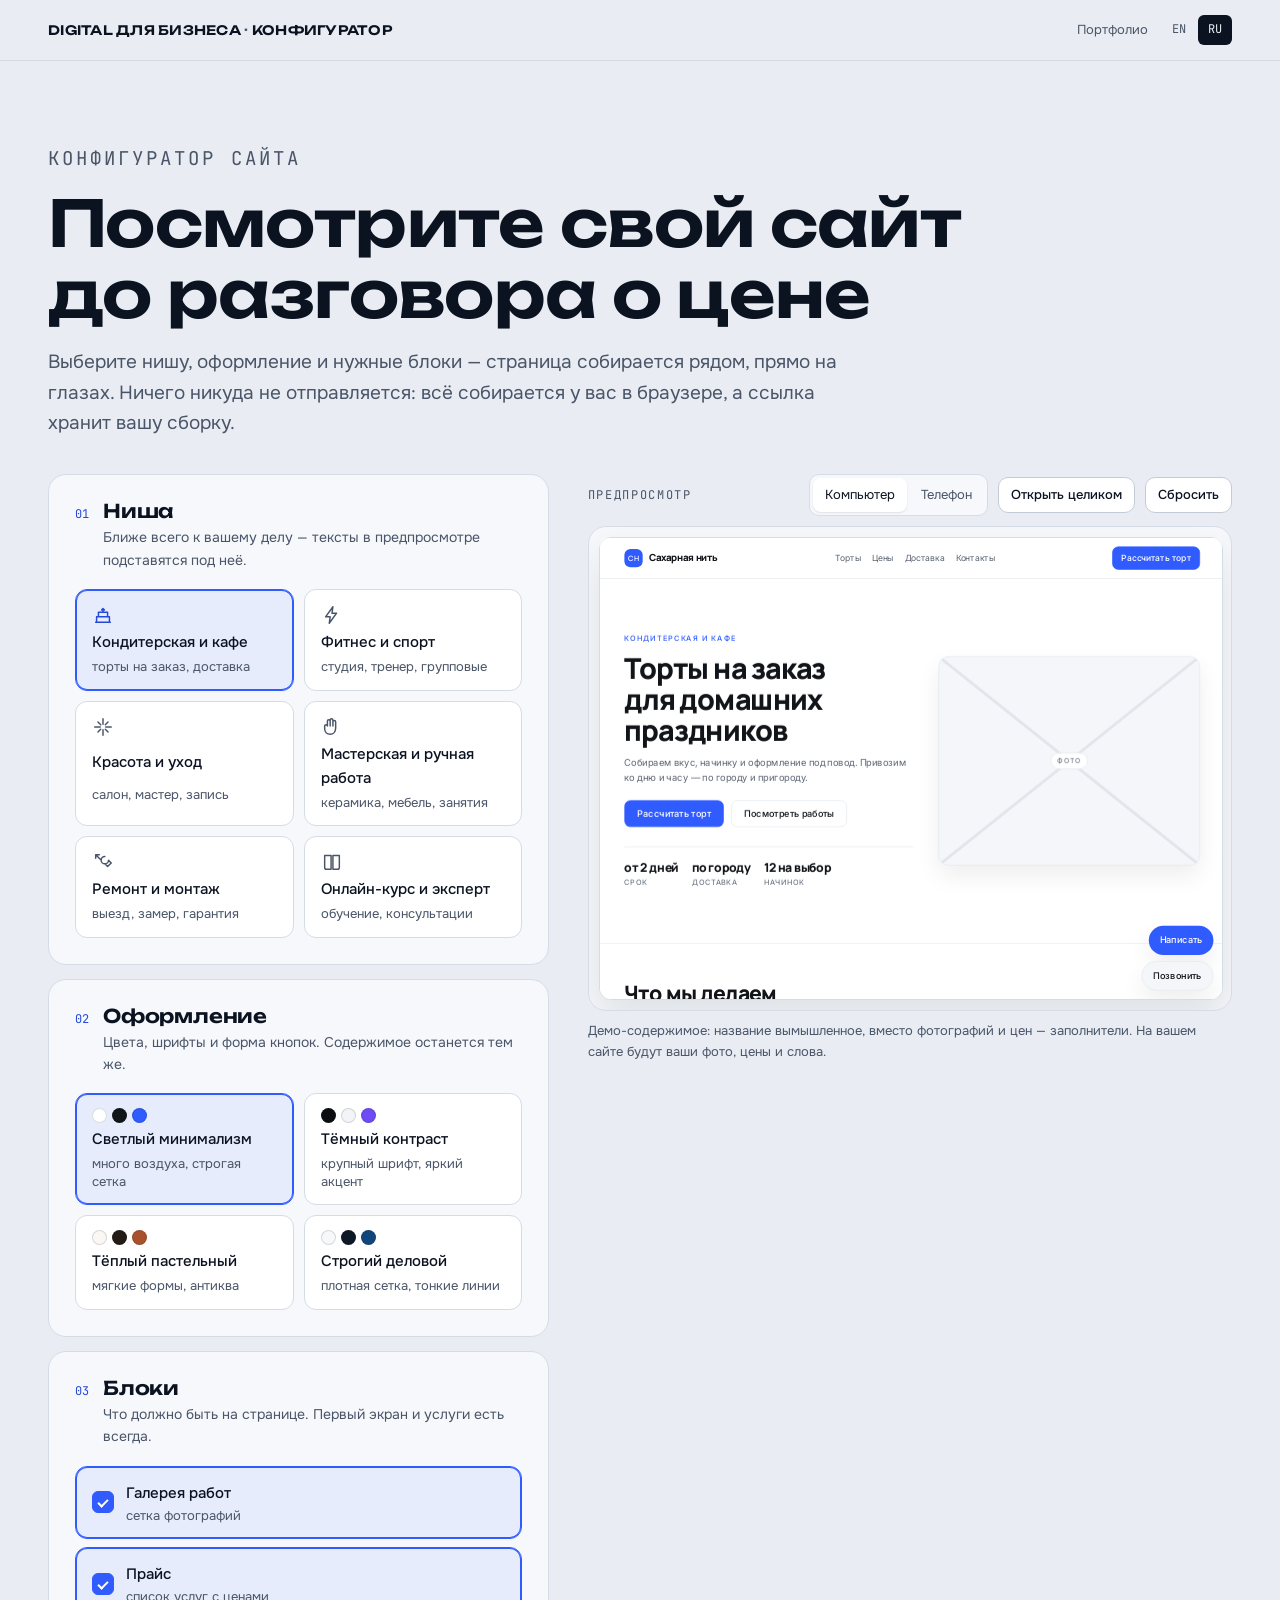
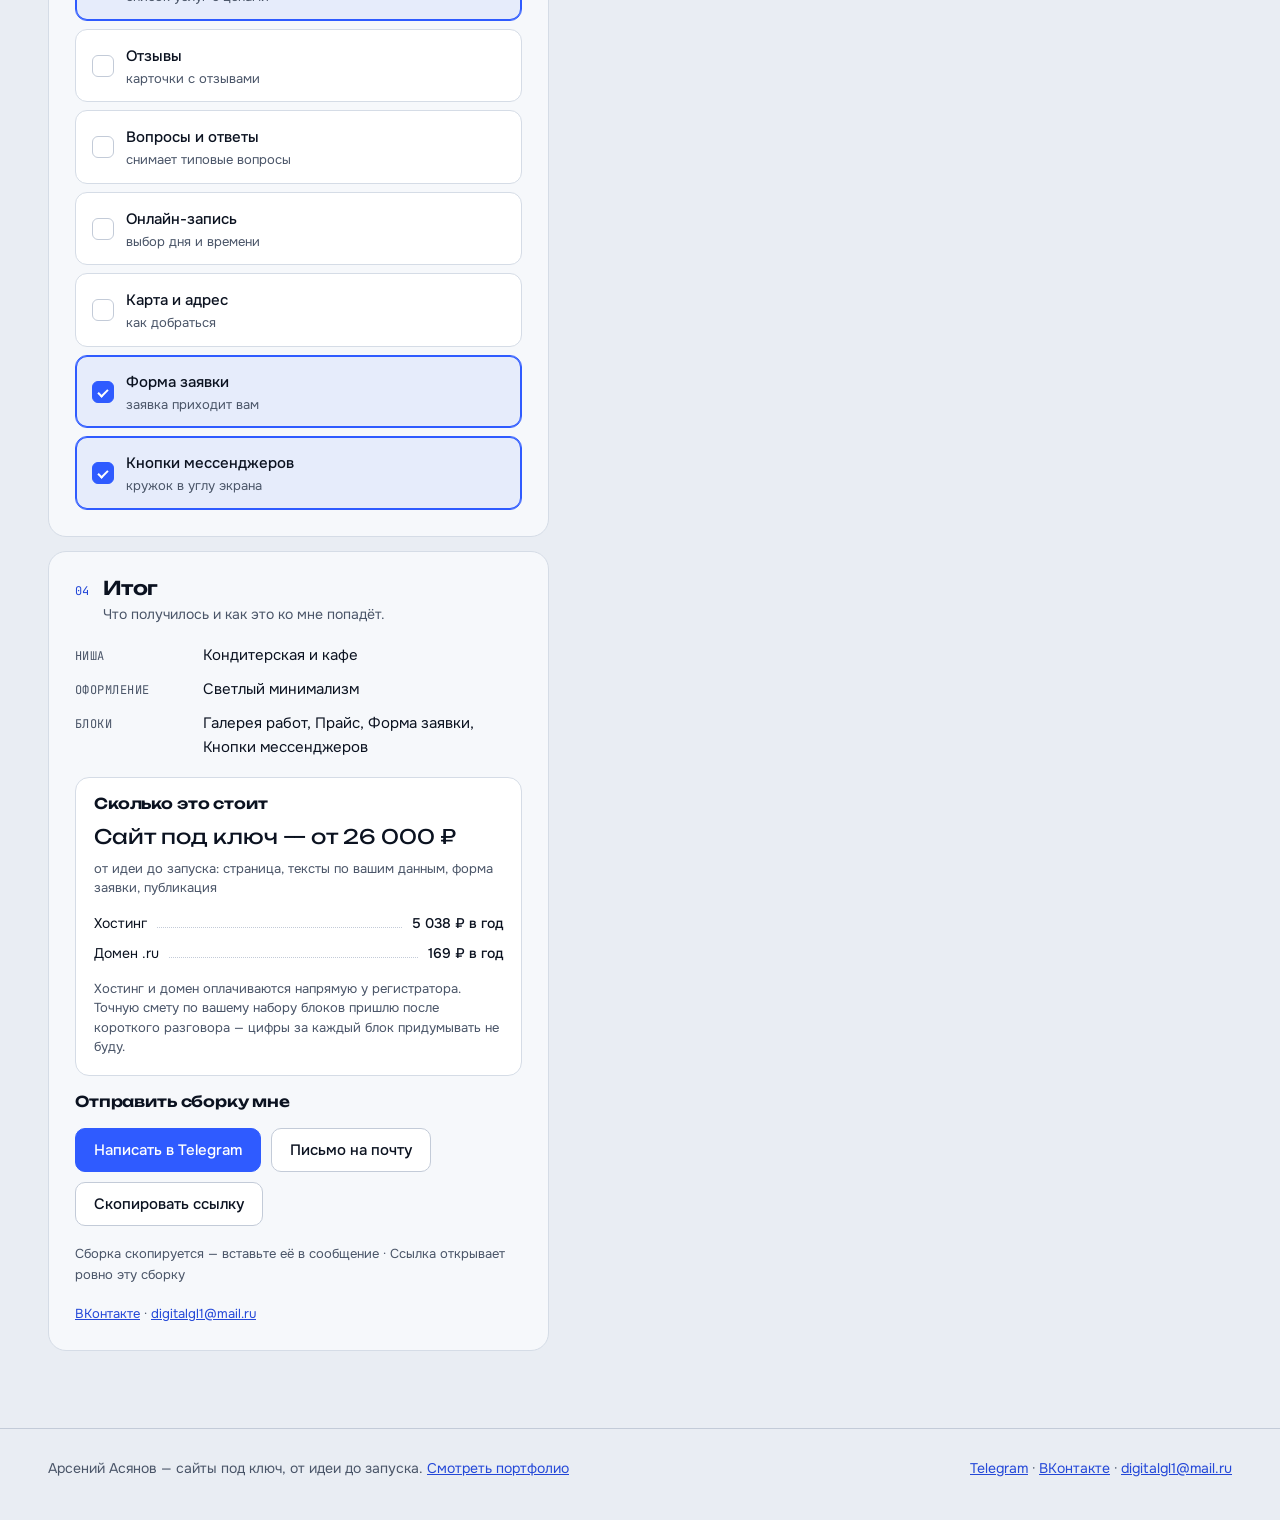
==== ru/index.html @ 24cbaea6 "Конфигуратор сайта: первая версия Страница, на которой человек сам выбирает нишу, оформление и блоки" ====
<!DOCTYPE html>
<html lang="ru" class="no-js">
<head>
<meta charset="UTF-8">
<meta name="viewport" content="width=device-width, initial-scale=1, viewport-fit=cover">
<title>Конфигуратор сайта — Digital для бизнеса</title>
<meta name="description" content="Выберите нишу, оформление и нужные блоки — сайт собирается прямо перед вами. Конфигуратор Арсения Асянова: сайты под ключ, от идеи до запуска.">
<meta name="theme-color" content="#E9EDF3">
<meta property="og:type" content="website">
<meta property="og:title" content="Конфигуратор сайта — Digital для бизнеса">
<meta property="og:description" content="Выберите нишу, оформление и блоки — посмотрите страницу до разговора о цене.">
<link rel="canonical" href="https://strangehul1-design.github.io/site-configurator/ru/">
<link rel="alternate" hreflang="en" href="https://strangehul1-design.github.io/site-configurator/">
<link rel="alternate" hreflang="ru" href="https://strangehul1-design.github.io/site-configurator/ru/">
<link rel="alternate" hreflang="x-default" href="https://strangehul1-design.github.io/site-configurator/">
<meta property="og:locale" content="ru_RU">
<meta property="og:locale:alternate" content="en_US">
<link rel="icon" href="data:image/svg+xml,%3Csvg xmlns='http://www.w3.org/2000/svg' viewBox='0 0 64 64'%3E%3Crect width='64' height='64' rx='14' fill='%23E9EDF3'/%3E%3Cg stroke='%230B1220' stroke-width='4' stroke-linecap='round'%3E%3Cpath d='M14 20h36M14 32h36M14 44h36'/%3E%3C/g%3E%3Cg fill='%232F5BFF'%3E%3Ccircle cx='26' cy='20' r='7'/%3E%3Ccircle cx='40' cy='32' r='7'/%3E%3Ccircle cx='22' cy='44' r='7'/%3E%3C/g%3E%3C/svg%3E">
<link rel="preconnect" href="https://fonts.googleapis.com">
<link rel="preconnect" href="https://fonts.gstatic.com" crossorigin>
<link rel="stylesheet" href="https://fonts.googleapis.com/css2?family=JetBrains+Mono:wght@400;500&family=Onest:wght@400;500&family=Unbounded:wght@600&display=swap">
<link rel="stylesheet" href="../assets/css/app.css">
<script>document.documentElement.className = 'js';</script>
<script src="../assets/js/data.js" defer></script>
<script src="../assets/js/preview.js" defer></script>
<script src="../assets/js/app.js" defer></script>
</head>
<body>
<a class="skip-link" href="#build">К конфигуратору</a>

<header class="site-header">
  <div class="wrap">
    <a class="brand" href="https://strangehul1-design.github.io/web-chef-portfolio/ru/" translate="no"><span>DIGITAL ДЛЯ БИЗНЕСА</span><span class="sep"> · </span><span class="brand__tail">КОНФИГУРАТОР</span></a>
    <div class="header__right">
      <a class="header__link" href="https://strangehul1-design.github.io/web-chef-portfolio/ru/">Портфолио</a>
      <div class="lang-switch" role="group" aria-label="Язык">
        <a class="lang-switch__opt" href="../" hreflang="en" lang="en" data-lang-switch aria-label="English version">EN</a>
        <span class="lang-switch__opt" aria-current="true">RU</span>
      </div>
    </div>
  </div>
</header>

<main>
  <section class="intro">
    <div class="wrap">
      <p class="kicker">Конфигуратор сайта</p>
      <h1>Посмотрите свой сайт<br>до разговора о цене</h1>
      <p>Выберите нишу, оформление и нужные блоки — страница собирается рядом, прямо на глазах. Ничего никуда не отправляется: всё собирается у вас в браузере, а ссылка хранит вашу сборку.</p>
    </div>
  </section>

  <section class="cfg" id="build">
    <div class="wrap">
      <div class="cfg__grid">
        <div>
          <h2 class="sr-only">Ваш выбор</h2>
          <ol class="steps" data-steps></ol>
          <noscript>
            <p class="pv__note">Конфигуратору нужен JavaScript: без него предпросмотр не собирается. Напишите мне в Telegram (<a href="https://t.me/tacokinggl1">@tacokinggl1</a>) — соберу вариант и пришлю ссылкой.</p>
          </noscript>
        </div>

        <div class="pv">
          <h2 class="sr-only">Предпросмотр</h2>
          <div class="pv__bar">
            <span class="pv__title">Предпросмотр</span>
            <div class="seg" role="group" aria-label="Ширина предпросмотра">
              <button type="button" data-device="desktop" aria-pressed="true">Компьютер</button>
              <button type="button" data-device="mobile" aria-pressed="false">Телефон</button>
            </div>
            <button class="btn btn--sm" type="button" data-act="full">Открыть целиком</button>
            <button class="btn btn--sm" type="button" data-act="reset">Сбросить</button>
          </div>
          <div class="pv__box"><div class="pv__stage" data-stage></div></div>
          <p class="pv__note">Демо-содержимое: название вымышленное, вместо фотографий и цен — заполнители. На вашем сайте будут ваши фото, цены и слова.</p>
        </div>
      </div>
    </div>
  </section>
</main>

<footer class="site-footer">
  <div class="wrap">
    <p>Арсений Асянов — сайты под ключ, от идеи до запуска. <a href="https://strangehul1-design.github.io/web-chef-portfolio/ru/">Смотреть портфолио</a></p>
    <p><a href="https://t.me/tacokinggl1">Telegram</a> · <a href="https://vk.com/taco_kinggl1">ВКонтакте</a> · <a href="mailto:digitalgl1@mail.ru">digitalgl1@mail.ru</a></p>
  </div>
</footer>
</body>
</html>
---- assets/css/app.css ----
/* ═══════════════════════════════════════════════════════════════
   Конфигуратор сайта — оболочка.

   Стиль продолжает портфолио «Digital для бизнеса»: холодная
   серо-голубая бумага, тёмно-синий текст, один электрический синий
   на том, что нажимают. Unbounded — заголовки, Onest — текст,
   JetBrains Mono — номера шагов и служебные подписи.
   Движение то же: блоки появляются снизу при прокрутке.

   Стили собранной страницы живут отдельно, внутри рамки
   предпросмотра (assets/js/preview.js) — здесь их нет.
   ═══════════════════════════════════════════════════════════════ */

*,
*::before,
*::after { box-sizing: border-box; margin: 0; padding: 0; }

:root {
  --paper: #E9EDF3;
  --sheet: #F6F8FB;
  --ink: #0B1220;
  --muted: #4A5568;
  --line: #C3CBD8;
  --line-soft: #D5DCE6;
  --accent: #2F5BFF;
  --on-accent: #FFFFFF;
  --accent-ink: #2448D8;
  --accent-soft: rgba(47, 91, 255, .08);

  --f-display: 'Unbounded', 'Arial Black', Arial, sans-serif;
  --f-body: 'Onest', system-ui, -apple-system, 'Segoe UI', Arial, sans-serif;
  --f-mono: 'JetBrains Mono', ui-monospace, Consolas, monospace;

  --ease-out: cubic-bezier(.22, .8, .38, 1);
  --gut: clamp(16px, 4vw, 48px);
  --maxw: 1440px;
  --header: 60px;
}

html { scroll-padding-top: calc(var(--header) + 12px); -webkit-text-size-adjust: 100%; }

body {
  font-family: var(--f-body);
  font-size: 16px;
  line-height: 1.6;
  color: var(--ink);
  background: var(--paper);
  -webkit-font-smoothing: antialiased;
}

h1, h2, h3, h4 { font-family: var(--f-display); font-weight: 600; line-height: 1.1; letter-spacing: -.01em; }
a { color: var(--accent-ink); }
img, svg { max-width: 100%; }

.wrap { width: 100%; max-width: var(--maxw); margin: 0 auto; padding: 0 var(--gut); }

.sr-only {
  position: absolute; width: 1px; height: 1px; padding: 0; margin: -1px;
  overflow: hidden; clip: rect(0 0 0 0); white-space: nowrap; border: 0;
}

.skip-link {
  position: fixed; top: 8px; left: 8px; z-index: 200;
  padding: 10px 16px; background: var(--ink); color: var(--paper);
  border-radius: 8px; text-decoration: none; transform: translateY(-150%);
  transition: transform .2s var(--ease-out);
}
.skip-link:focus-visible { transform: translateY(0); }

:where(a, button, input, label):focus-visible {
  outline: 2px solid var(--accent); outline-offset: 2px; border-radius: 4px;
}

/* ── Шапка ────────────────────────────────────────────────────── */
.site-header {
  position: sticky; top: 0; z-index: 100; height: var(--header);
  background: rgba(233, 237, 243, .85);
  -webkit-backdrop-filter: blur(14px) saturate(160%);
  backdrop-filter: blur(14px) saturate(160%);
  box-shadow: 0 1px 0 rgba(11, 18, 32, .08);
}
.site-header .wrap { height: 100%; display: flex; align-items: center; justify-content: space-between; gap: 14px; }
.brand {
  font-family: var(--f-display); font-weight: 600; font-size: 13px;
  letter-spacing: .02em; text-decoration: none; color: var(--ink);
}
.brand .sep { color: var(--muted); }
.header__right { display: flex; align-items: center; gap: 14px; }
.header__link { font-size: 13px; color: var(--muted); text-decoration: none; }
.header__link:hover { color: var(--accent-ink); }

.lang-switch { display: flex; align-items: center; gap: 2px; font-family: var(--f-mono); font-size: 12px; }
.lang-switch__opt {
  min-width: 34px; min-height: 30px; display: inline-flex; align-items: center; justify-content: center;
  border-radius: 6px; text-decoration: none; color: var(--muted);
}
.lang-switch__opt[aria-current] { background: var(--ink); color: var(--paper); }
.lang-switch__opt:not([aria-current]):hover { background: var(--accent-soft); color: var(--accent-ink); }

/* ── Вступление ───────────────────────────────────────────────── */
.intro { padding: clamp(36px, 7vw, 84px) 0 clamp(20px, 3vw, 36px); }
.kicker {
  font-family: var(--f-mono); font-size: 12px; letter-spacing: .16em;
  text-transform: uppercase; color: var(--accent-ink);
}
.intro h1 { font-size: clamp(30px, 5.4vw, 64px); margin: 14px 0 18px; }
.intro p { color: var(--muted); font-size: clamp(16px, 1.5vw, 19px); max-width: 62ch; }

/* ── Два столбца: выбор и предпросмотр ───────────────────────── */
.cfg { padding-bottom: clamp(40px, 6vw, 96px); }
.cfg__grid { display: grid; grid-template-columns: minmax(340px, 7fr) 9fr; gap: clamp(20px, 3vw, 44px); align-items: start; }
/* без этого рамка предпросмотра в 1280px растягивает столбец и страница едет в бок */
.cfg__grid > * { min-width: 0; }

.steps { list-style: none; display: grid; gap: 14px; }
.step {
  background: var(--sheet); border: 1px solid var(--line-soft);
  border-radius: 18px; padding: clamp(18px, 2.2vw, 26px);
}
.step__head { display: flex; gap: 14px; align-items: flex-start; margin-bottom: 18px; }
.step__n { font-family: var(--f-mono); font-size: 12px; color: var(--accent-ink); padding-top: 4px; }
.step__t { font-size: 19px; }
.step__note { color: var(--muted); font-size: 14px; margin-top: 4px; }

/* карточки выбора */
.opts { display: grid; gap: 10px; }
.opts--niche, .opts--theme { grid-template-columns: 1fr 1fr; }
.opt { position: relative; display: block; cursor: pointer; }
.opt input { position: absolute; opacity: 0; width: 1px; height: 1px; }
.opt__body {
  display: grid; gap: 4px; min-height: 76px; height: 100%;
  padding: 14px 16px; background: #FFF;
  border: 1px solid var(--line-soft); border-radius: 12px;
  transition: border-color .2s var(--ease-out), background-color .2s var(--ease-out), transform .2s var(--ease-out);
}
.opt__ico { width: 22px; height: 22px; fill: none; stroke: var(--muted); stroke-width: 1.6; stroke-linecap: round; stroke-linejoin: round; }
.opt__t { font-weight: 500; font-size: 15px; }
.opt__h { color: var(--muted); font-size: 13px; line-height: 1.35; }
.opt input:checked + .opt__body { border-color: var(--accent); background: var(--accent-soft); box-shadow: inset 0 0 0 1px var(--accent); }
.opt input:checked + .opt__body .opt__ico { stroke: var(--accent-ink); }
.opt input:focus-visible + .opt__body { outline: 2px solid var(--accent); outline-offset: 2px; }

.swatch { display: flex; gap: 5px; }
.swatch i { width: 15px; height: 15px; border-radius: 999px; border: 1px solid rgba(11, 18, 32, .14); }

/* переключатели блоков */
.opts--block { gap: 8px; }
.opt--check .opt__body {
  grid-template-columns: 22px 1fr; grid-template-areas: 'tick title' 'tick hint';
  align-items: center; gap: 2px 12px; min-height: 60px;
}
.opt--check .tick {
  grid-area: tick; width: 22px; height: 22px; border-radius: 6px;
  border: 1.5px solid var(--line); background: #FFF; position: relative;
  transition: all .2s var(--ease-out);
}
.opt--check .tick::after {
  content: ''; position: absolute; inset: 0; margin: auto;
  width: 10px; height: 6px; border-left: 2px solid var(--on-accent); border-bottom: 2px solid var(--on-accent);
  transform: rotate(-45deg) scale(.6); opacity: 0; transition: all .2s var(--ease-out);
}
.opt--check .opt__t { grid-area: title; }
.opt--check .opt__h { grid-area: hint; }
.opt--check input:checked + .opt__body .tick { background: var(--accent); border-color: var(--accent); }
.opt--check input:checked + .opt__body .tick::after { opacity: 1; transform: rotate(-45deg) scale(1); }

/* ── Итог ─────────────────────────────────────────────────────── */
.sum { display: grid; gap: 18px; }
.sum h4 { font-size: 15px; }
.brief { display: grid; gap: 10px; }
.brief > div { display: grid; grid-template-columns: 116px 1fr; gap: 12px; align-items: baseline; }
.brief dt { font-family: var(--f-mono); font-size: 12px; letter-spacing: .04em; text-transform: uppercase; color: var(--muted); }
.brief dd { font-size: 15px; }

.pricebox { background: #FFF; border: 1px solid var(--line-soft); border-radius: 14px; padding: 18px; }
.pricebox__main { font-family: var(--f-display); font-size: 20px; margin: 8px 0 6px; }
.pricebox__note { color: var(--muted); font-size: 13px; line-height: 1.5; }
.pricebox__rows { list-style: none; margin: 14px 0; display: grid; gap: 8px; }
.pricebox__rows li { display: flex; align-items: baseline; gap: 10px; font-size: 14px; }
.pricebox__rows b { font-weight: 500; white-space: nowrap; }
.dots { flex: 1; border-bottom: 1px dotted var(--line); }

.acts { display: flex; flex-wrap: wrap; gap: 10px; }
.acts__note { color: var(--muted); font-size: 13px; }

.btn {
  display: inline-flex; align-items: center; justify-content: center; gap: 8px;
  min-height: 44px; padding: 0 18px; font: inherit; font-size: 15px; font-weight: 500;
  border: 1px solid var(--line); border-radius: 10px; background: #FFF; color: var(--ink);
  text-decoration: none; cursor: pointer;
  transition: transform .2s var(--ease-out), border-color .2s var(--ease-out), background-color .2s var(--ease-out);
}
.btn--primary { background: var(--accent); border-color: var(--accent); color: var(--on-accent); }
.btn.is-done { background: var(--ink); border-color: var(--ink); color: var(--paper); }
.btn--sm { min-height: 36px; padding: 0 12px; font-size: 13px; }

/* ── Рамка предпросмотра ─────────────────────────────────────── */
.pv { position: sticky; top: calc(var(--header) + 14px); display: grid; gap: 10px; }
.pv__bar { display: flex; flex-wrap: wrap; align-items: center; gap: 10px; }
.pv__title { font-family: var(--f-mono); font-size: 12px; letter-spacing: .14em; text-transform: uppercase; color: var(--muted); margin-right: auto; }
.seg { display: inline-flex; padding: 3px; gap: 2px; background: var(--sheet); border: 1px solid var(--line-soft); border-radius: 10px; }
.seg button {
  min-height: 34px; padding: 0 12px; font: inherit; font-size: 13px;
  border: 0; border-radius: 8px; background: transparent; color: var(--muted); cursor: pointer;
  transition: background-color .2s var(--ease-out), color .2s var(--ease-out);
}
.seg button[aria-pressed="true"] { background: #FFF; color: var(--ink); box-shadow: 0 1px 2px rgba(11, 18, 32, .1); }

.pv__box {
  min-width: 0; overflow: hidden;
  background: var(--sheet); border: 1px solid var(--line-soft); border-radius: 18px;
  padding: 10px; display: grid; justify-items: center;
}
.pv__stage {
  position: relative; overflow: hidden; border-radius: 12px;
  border: 1px solid var(--line-soft); background: #FFF;
  box-shadow: 0 18px 40px rgba(11, 18, 32, .10);
}
.pv__frame { position: absolute; top: 0; left: 0; border: 0; transform-origin: 0 0; display: block; }
.pv__note { color: var(--muted); font-size: 13px; }

/* ── Подвал ───────────────────────────────────────────────────── */
.site-footer { border-top: 1px solid var(--line); padding: 28px 0 40px; color: var(--muted); font-size: 14px; }
.site-footer .wrap { display: flex; flex-wrap: wrap; gap: 12px 24px; justify-content: space-between; align-items: center; }
.site-footer a { color: var(--accent-ink); }

/* ── Появление ────────────────────────────────────────────────── */
.js .reveal { opacity: 0; transform: translateY(36px); transition: opacity .75s var(--ease-out), transform .75s var(--ease-out); }
.js .reveal.in { opacity: 1; transform: none; }
.js .reveal.d1 { transition-delay: .1s; }
.js .reveal.d2 { transition-delay: .2s; }

@media (hover: hover) {
  .opt:hover .opt__body { transform: translateY(-2px); border-color: var(--line); }
  .btn:hover { transform: translateY(-1px); border-color: var(--accent); }
  .btn--primary:hover { background: var(--accent-ink); }
}

/* ── Узкие экраны ─────────────────────────────────────────────── */
@media (max-width: 1040px) {
  .cfg__grid { grid-template-columns: 1fr; }
  /* на касании цели крупнее */
  .btn--sm { min-height: 42px; padding: 0 14px; }
  .seg button { min-height: 40px; }
  .lang-switch__opt { min-width: 42px; min-height: 40px; }
  /* предпросмотр во всю ширину над шагами: так страница читается,
     а не превращается в миниатюру. Страница сама подъезжает к нему. */
  .pv { position: static; order: -1; margin-bottom: 18px; }
  .pv__box { padding: 8px; }
  .pv__bar { gap: 8px; }
  .pv__title { width: 100%; margin-right: 0; }
}

@media (max-width: 560px) {
  .opts--niche, .opts--theme { grid-template-columns: 1fr; }
  .brief > div { grid-template-columns: 1fr; gap: 2px; }
  .step { border-radius: 14px; }
  .acts .btn { flex: 1 1 100%; }
  .site-header .wrap { gap: 8px; }
  .header__link { display: none; }
  .brand .brand__tail, .brand .sep { display: none; }
  .pv__bar { gap: 6px; }
  .pv__bar .btn--sm { padding: 0 10px; font-size: 12px; }
  .seg button { padding: 0 10px; font-size: 12px; }
}

@media (prefers-reduced-motion: reduce) {
  .js .reveal { opacity: 1; transform: none; transition: none; }
  * { animation-duration: .01ms !important; transition-duration: .01ms !important; }
}

/* нижний отступ под панель телефона и «безопасную зону» */
body { padding-bottom: env(safe-area-inset-bottom); }
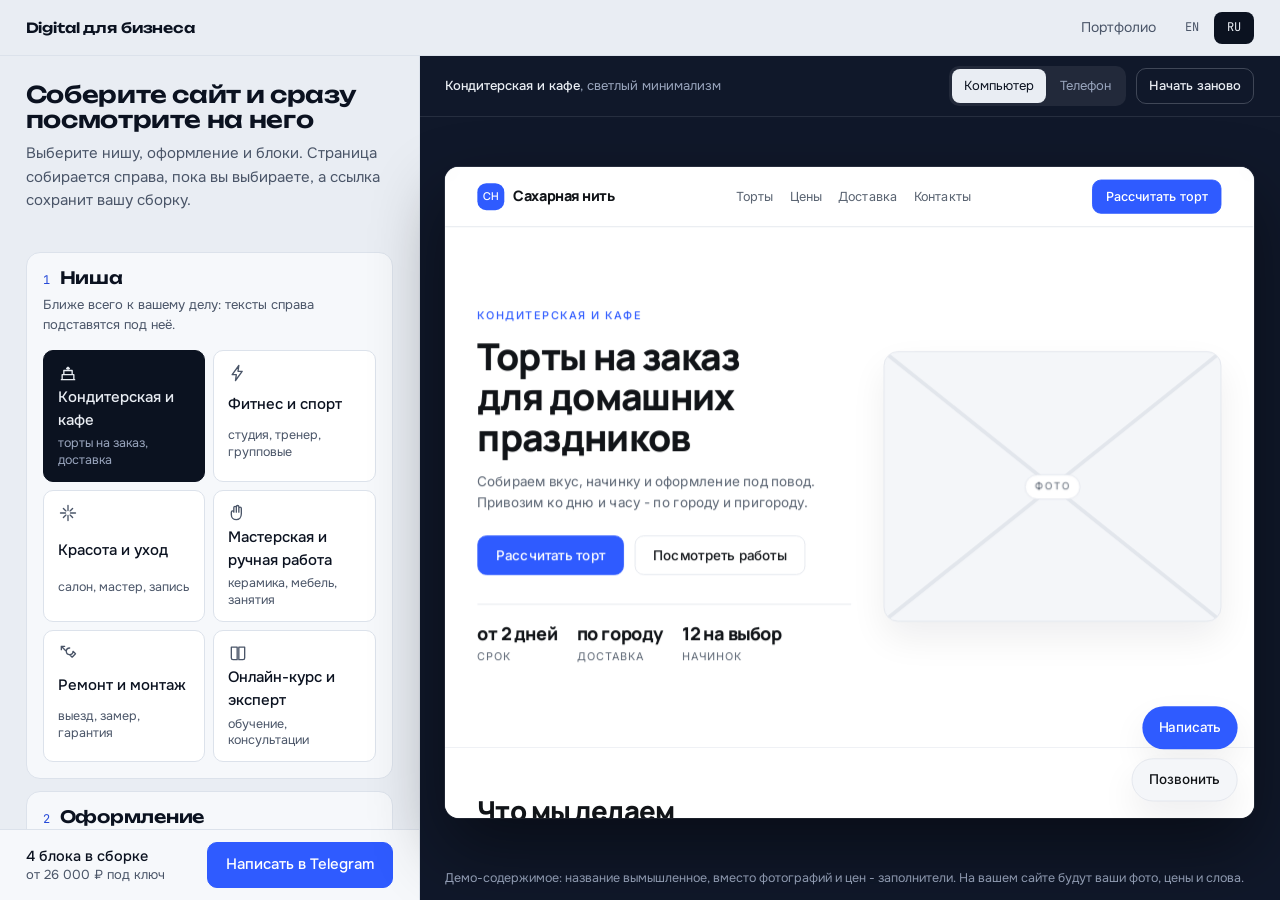
==== commit 153cd2af: "Переработка: рабочий стол вместо лендинга Страница стала инструментом: слева столбец выбора со своей" ====
--- a/ru/index.html
+++ b/ru/index.html
@@ -3,12 +3,12 @@
 <head>
 <meta charset="UTF-8">
 <meta name="viewport" content="width=device-width, initial-scale=1, viewport-fit=cover">
-<title>Конфигуратор сайта — Digital для бизнеса</title>
-<meta name="description" content="Выберите нишу, оформление и нужные блоки — сайт собирается прямо перед вами. Конфигуратор Арсения Асянова: сайты под ключ, от идеи до запуска.">
+<title>Конфигуратор сайта · Digital для бизнеса</title>
+<meta name="description" content="Выберите нишу, оформление и нужные блоки и смотрите, как сайт собирается рядом. Конфигуратор Арсения Асянова: сайты под ключ, от идеи до запуска.">
 <meta name="theme-color" content="#E9EDF3">
 <meta property="og:type" content="website">
-<meta property="og:title" content="Конфигуратор сайта — Digital для бизнеса">
-<meta property="og:description" content="Выберите нишу, оформление и блоки — посмотрите страницу до разговора о цене.">
+<meta property="og:title" content="Конфигуратор сайта · Digital для бизнеса">
+<meta property="og:description" content="Выберите нишу, оформление и блоки и посмотрите страницу до разговора о цене.">
 <link rel="canonical" href="https://strangehul1-design.github.io/site-configurator/ru/">
 <link rel="alternate" hreflang="en" href="https://strangehul1-design.github.io/site-configurator/">
 <link rel="alternate" hreflang="ru" href="https://strangehul1-design.github.io/site-configurator/ru/">
@@ -18,7 +18,7 @@
 <link rel="icon" href="data:image/svg+xml,%3Csvg xmlns='http://www.w3.org/2000/svg' viewBox='0 0 64 64'%3E%3Crect width='64' height='64' rx='14' fill='%23E9EDF3'/%3E%3Cg stroke='%230B1220' stroke-width='4' stroke-linecap='round'%3E%3Cpath d='M14 20h36M14 32h36M14 44h36'/%3E%3C/g%3E%3Cg fill='%232F5BFF'%3E%3Ccircle cx='26' cy='20' r='7'/%3E%3Ccircle cx='40' cy='32' r='7'/%3E%3Ccircle cx='22' cy='44' r='7'/%3E%3C/g%3E%3C/svg%3E">
 <link rel="preconnect" href="https://fonts.googleapis.com">
 <link rel="preconnect" href="https://fonts.gstatic.com" crossorigin>
-<link rel="stylesheet" href="https://fonts.googleapis.com/css2?family=JetBrains+Mono:wght@400;500&family=Onest:wght@400;500&family=Unbounded:wght@600&display=swap">
+<link rel="stylesheet" href="https://fonts.googleapis.com/css2?family=JetBrains+Mono:wght@400;500&family=Onest:wght@400;500;600&family=Unbounded:wght@600&display=swap">
 <link rel="stylesheet" href="../assets/css/app.css">
 <script>document.documentElement.className = 'js';</script>
 <script src="../assets/js/data.js" defer></script>
@@ -26,65 +26,59 @@
 <script src="../assets/js/app.js" defer></script>
 </head>
 <body>
-<a class="skip-link" href="#build">К конфигуратору</a>
+<a class="skip-link" href="#choices">К выбору</a>
 
-<header class="site-header">
-  <div class="wrap">
-    <a class="brand" href="https://strangehul1-design.github.io/web-chef-portfolio/ru/" translate="no"><span>DIGITAL ДЛЯ БИЗНЕСА</span><span class="sep"> · </span><span class="brand__tail">КОНФИГУРАТОР</span></a>
-    <div class="header__right">
-      <a class="header__link" href="https://strangehul1-design.github.io/web-chef-portfolio/ru/">Портфолио</a>
-      <div class="lang-switch" role="group" aria-label="Язык">
-        <a class="lang-switch__opt" href="../" hreflang="en" lang="en" data-lang-switch aria-label="English version">EN</a>
-        <span class="lang-switch__opt" aria-current="true">RU</span>
+<header class="top">
+  <div class="top__in">
+    <a class="brand" href="https://strangehul1-design.github.io/web-chef-portfolio/ru/" translate="no">Digital для бизнеса</a>
+    <div class="top__right">
+      <a class="top__link" href="https://strangehul1-design.github.io/web-chef-portfolio/ru/">Портфолио</a>
+      <div class="lang" role="group" aria-label="Язык">
+        <a class="lang__opt" href="../" hreflang="en" lang="en" data-lang-switch aria-label="English version">EN</a>
+        <span class="lang__opt" aria-current="true">RU</span>
       </div>
     </div>
   </div>
 </header>
 
-<main>
-  <section class="intro">
-    <div class="wrap">
-      <p class="kicker">Конфигуратор сайта</p>
-      <h1>Посмотрите свой сайт<br>до разговора о цене</h1>
-      <p>Выберите нишу, оформление и нужные блоки — страница собирается рядом, прямо на глазах. Ничего никуда не отправляется: всё собирается у вас в браузере, а ссылка хранит вашу сборку.</p>
+<main class="desk">
+  <div class="intro">
+    <h1>Соберите сайт и сразу посмотрите на него</h1>
+    <p>Выберите нишу, оформление и блоки. Страница собирается справа, пока вы выбираете, а ссылка сохранит вашу сборку.</p>
+  </div>
+
+  <section class="panel" id="choices" aria-label="Ваш выбор">
+    <div class="panel__scroll">
+      <ol class="steps" data-steps></ol>
+      <noscript>
+        <p class="note">Конфигуратору нужен JavaScript: без него предпросмотр не собирается. Напишите мне в Telegram (<a href="https://t.me/tacokinggl1">@tacokinggl1</a>) - соберу вариант и пришлю ссылкой.</p>
+      </noscript>
+    </div>
+    <div class="panel__bar">
+      <p class="tally" data-tally></p>
+      <button class="btn btn--primary" type="button" data-act="tg">Написать в Telegram</button>
     </div>
   </section>
 
-  <section class="cfg" id="build">
-    <div class="wrap">
-      <div class="cfg__grid">
-        <div>
-          <h2 class="sr-only">Ваш выбор</h2>
-          <ol class="steps" data-steps></ol>
-          <noscript>
-            <p class="pv__note">Конфигуратору нужен JavaScript: без него предпросмотр не собирается. Напишите мне в Telegram (<a href="https://t.me/tacokinggl1">@tacokinggl1</a>) — соберу вариант и пришлю ссылкой.</p>
-          </noscript>
-        </div>
-
-        <div class="pv">
-          <h2 class="sr-only">Предпросмотр</h2>
-          <div class="pv__bar">
-            <span class="pv__title">Предпросмотр</span>
-            <div class="seg" role="group" aria-label="Ширина предпросмотра">
-              <button type="button" data-device="desktop" aria-pressed="true">Компьютер</button>
-              <button type="button" data-device="mobile" aria-pressed="false">Телефон</button>
-            </div>
-            <button class="btn btn--sm" type="button" data-act="full">Открыть целиком</button>
-            <button class="btn btn--sm" type="button" data-act="reset">Сбросить</button>
-          </div>
-          <div class="pv__box"><div class="pv__stage" data-stage></div></div>
-          <p class="pv__note">Демо-содержимое: название вымышленное, вместо фотографий и цен — заполнители. На вашем сайте будут ваши фото, цены и слова.</p>
-        </div>
+  <section class="stage" aria-label="Предпросмотр">
+    <div class="stage__bar">
+      <p class="stage__title" data-stage-title></p>
+      <div class="seg" role="group" aria-label="Ширина предпросмотра">
+        <button type="button" data-device="desktop" aria-pressed="true">Компьютер</button>
+        <button type="button" data-device="mobile" aria-pressed="false">Телефон</button>
       </div>
+      <button class="btn btn--quiet btn--sm" type="button" data-act="reset">Начать заново</button>
     </div>
+    <div class="stage__desk">
+      <div class="screen" data-stage></div>
+    </div>
+    <p class="stage__note">Демо-содержимое: название вымышленное, вместо фотографий и цен - заполнители. На вашем сайте будут ваши фото, цены и слова.</p>
   </section>
 </main>
 
-<footer class="site-footer">
-  <div class="wrap">
-    <p>Арсений Асянов — сайты под ключ, от идеи до запуска. <a href="https://strangehul1-design.github.io/web-chef-portfolio/ru/">Смотреть портфолио</a></p>
-    <p><a href="https://t.me/tacokinggl1">Telegram</a> · <a href="https://vk.com/taco_kinggl1">ВКонтакте</a> · <a href="mailto:digitalgl1@mail.ru">digitalgl1@mail.ru</a></p>
-  </div>
+<footer class="foot">
+  <p>Арсений Асянов делает сайты под ключ, от идеи до запуска. <a href="https://strangehul1-design.github.io/web-chef-portfolio/ru/">Смотреть портфолио</a></p>
+  <p><a href="https://t.me/tacokinggl1">Telegram</a>, <a href="https://vk.com/taco_kinggl1">ВКонтакте</a>, <a href="mailto:digitalgl1@mail.ru">digitalgl1@mail.ru</a></p>
 </footer>
 </body>
 </html>
--- a/assets/css/app.css
+++ b/assets/css/app.css
@@ -1,14 +1,21 @@
 /* ═══════════════════════════════════════════════════════════════
-   Конфигуратор сайта — оболочка.
-
-   Стиль продолжает портфолио «Digital для бизнеса»: холодная
+   Конфигуратор сайта - рабочий стол.
+
+   Страница не лендинг, а инструмент: слева выбор, справа ваш сайт
+   в натуральную величину на тёмном столе. Тёмный стол - единственное
+   яркое место на странице: он нужен, чтобы светлый собранный сайт
+   читался как предмет, а не как часть интерфейса.
+
+   Палитра та же, что в портфолио «Digital для бизнеса»: холодная
    серо-голубая бумага, тёмно-синий текст, один электрический синий
-   на том, что нажимают. Unbounded — заголовки, Onest — текст,
-   JetBrains Mono — номера шагов и служебные подписи.
-   Движение то же: блоки появляются снизу при прокрутке.
-
-   Стили собранной страницы живут отдельно, внутри рамки
-   предпросмотра (assets/js/preview.js) — здесь их нет.
+   на том, что нажимают. Unbounded - заголовки, Onest - весь текст,
+   JetBrains Mono - только цифры шагов.
+
+   Движение отвечает на действие: нажатие, выбор, приход блока.
+   Одна кривая (--ease) и три длительности на весь проект.
+
+   Стили собранной страницы лежат отдельно, внутри рамки
+   (assets/js/preview.js) - здесь их нет.
    ═══════════════════════════════════════════════════════════════ */
 
 *,
@@ -18,41 +25,49 @@
 :root {
   --paper: #E9EDF3;
   --sheet: #F6F8FB;
+  --card: #FFFFFF;
   --ink: #0B1220;
   --muted: #4A5568;
   --line: #C3CBD8;
-  --line-soft: #D5DCE6;
+  --line-soft: #DCE2EB;
   --accent: #2F5BFF;
   --on-accent: #FFFFFF;
   --accent-ink: #2448D8;
-  --accent-soft: rgba(47, 91, 255, .08);
+  --accent-soft: rgba(47, 91, 255, .09);
+
+  /* стол под собранным сайтом */
+  --desk: #10182A;
+  --on-desk: #E9EDF3;
+  --on-desk-muted: #9AA6BE;
 
   --f-display: 'Unbounded', 'Arial Black', Arial, sans-serif;
   --f-body: 'Onest', system-ui, -apple-system, 'Segoe UI', Arial, sans-serif;
   --f-mono: 'JetBrains Mono', ui-monospace, Consolas, monospace;
 
-  --ease-out: cubic-bezier(.22, .8, .38, 1);
-  --gut: clamp(16px, 4vw, 48px);
-  --maxw: 1440px;
-  --header: 60px;
-}
-
-html { scroll-padding-top: calc(var(--header) + 12px); -webkit-text-size-adjust: 100%; }
+  --ease: cubic-bezier(.2, 0, 0, 1);
+  --t-quick: .14s;
+  --t-base: .28s;
+
+  --r-card: 14px;
+  --r-ctl: 10px;
+  --top: 56px;
+  --pad: clamp(16px, 2vw, 28px);
+}
+
+html { -webkit-text-size-adjust: 100%; }
 
 body {
   font-family: var(--f-body);
   font-size: 16px;
-  line-height: 1.6;
+  line-height: 1.55;
   color: var(--ink);
   background: var(--paper);
   -webkit-font-smoothing: antialiased;
 }
 
-h1, h2, h3, h4 { font-family: var(--f-display); font-weight: 600; line-height: 1.1; letter-spacing: -.01em; }
+h1, h2 { font-family: var(--f-display); font-weight: 600; line-height: 1.1; letter-spacing: -.015em; }
 a { color: var(--accent-ink); }
-img, svg { max-width: 100%; }
-
-.wrap { width: 100%; max-width: var(--maxw); margin: 0 auto; padding: 0 var(--gut); }
+.note { color: var(--muted); font-size: 13px; line-height: 1.5; }
 
 .sr-only {
   position: absolute; width: 1px; height: 1px; padding: 0; margin: -1px;
@@ -62,212 +77,263 @@
 .skip-link {
   position: fixed; top: 8px; left: 8px; z-index: 200;
   padding: 10px 16px; background: var(--ink); color: var(--paper);
-  border-radius: 8px; text-decoration: none; transform: translateY(-150%);
-  transition: transform .2s var(--ease-out);
+  border-radius: var(--r-ctl); text-decoration: none; transform: translateY(-150%);
+  transition: transform var(--t-base) var(--ease);
 }
 .skip-link:focus-visible { transform: translateY(0); }
 
-:where(a, button, input, label):focus-visible {
-  outline: 2px solid var(--accent); outline-offset: 2px; border-radius: 4px;
-}
-
-/* ── Шапка ────────────────────────────────────────────────────── */
-.site-header {
-  position: sticky; top: 0; z-index: 100; height: var(--header);
-  background: rgba(233, 237, 243, .85);
-  -webkit-backdrop-filter: blur(14px) saturate(160%);
-  backdrop-filter: blur(14px) saturate(160%);
-  box-shadow: 0 1px 0 rgba(11, 18, 32, .08);
-}
-.site-header .wrap { height: 100%; display: flex; align-items: center; justify-content: space-between; gap: 14px; }
+:where(a, button, input, label, summary):focus-visible {
+  outline: 2px solid var(--accent); outline-offset: 2px; border-radius: 6px;
+}
+
+/* ── Верхняя строка ───────────────────────────────────────────── */
+.top {
+  height: var(--top);
+  border-bottom: 1px solid var(--line-soft);
+  background: var(--paper);
+}
+.top__in {
+  height: 100%; display: flex; align-items: center; justify-content: space-between;
+  gap: 14px; padding: 0 var(--pad);
+}
 .brand {
-  font-family: var(--f-display); font-weight: 600; font-size: 13px;
-  letter-spacing: .02em; text-decoration: none; color: var(--ink);
-}
-.brand .sep { color: var(--muted); }
-.header__right { display: flex; align-items: center; gap: 14px; }
-.header__link { font-size: 13px; color: var(--muted); text-decoration: none; }
-.header__link:hover { color: var(--accent-ink); }
-
-.lang-switch { display: flex; align-items: center; gap: 2px; font-family: var(--f-mono); font-size: 12px; }
-.lang-switch__opt {
-  min-width: 34px; min-height: 30px; display: inline-flex; align-items: center; justify-content: center;
-  border-radius: 6px; text-decoration: none; color: var(--muted);
-}
-.lang-switch__opt[aria-current] { background: var(--ink); color: var(--paper); }
-.lang-switch__opt:not([aria-current]):hover { background: var(--accent-soft); color: var(--accent-ink); }
-
-/* ── Вступление ───────────────────────────────────────────────── */
-.intro { padding: clamp(36px, 7vw, 84px) 0 clamp(20px, 3vw, 36px); }
-.kicker {
-  font-family: var(--f-mono); font-size: 12px; letter-spacing: .16em;
-  text-transform: uppercase; color: var(--accent-ink);
-}
-.intro h1 { font-size: clamp(30px, 5.4vw, 64px); margin: 14px 0 18px; }
-.intro p { color: var(--muted); font-size: clamp(16px, 1.5vw, 19px); max-width: 62ch; }
-
-/* ── Два столбца: выбор и предпросмотр ───────────────────────── */
-.cfg { padding-bottom: clamp(40px, 6vw, 96px); }
-.cfg__grid { display: grid; grid-template-columns: minmax(340px, 7fr) 9fr; gap: clamp(20px, 3vw, 44px); align-items: start; }
-/* без этого рамка предпросмотра в 1280px растягивает столбец и страница едет в бок */
-.cfg__grid > * { min-width: 0; }
-
-.steps { list-style: none; display: grid; gap: 14px; }
+  font-family: var(--f-display); font-weight: 600; font-size: 14px;
+  letter-spacing: -.01em; text-decoration: none; color: var(--ink);
+}
+.top__right { display: flex; align-items: center; gap: 16px; }
+.top__link { font-size: 14px; color: var(--muted); text-decoration: none; }
+.top__link:hover { color: var(--accent-ink); }
+
+.lang { display: flex; gap: 2px; font-family: var(--f-mono); font-size: 12px; }
+.lang__opt {
+  min-width: 40px; min-height: 32px; display: inline-flex; align-items: center; justify-content: center;
+  border-radius: 8px; text-decoration: none; color: var(--muted);
+  transition: background-color var(--t-quick) var(--ease), color var(--t-quick) var(--ease);
+}
+.lang__opt[aria-current] { background: var(--ink); color: var(--paper); }
+.lang__opt:not([aria-current]):hover { background: var(--accent-soft); color: var(--accent-ink); }
+
+/* ── Рабочий стол ─────────────────────────────────────────────── */
+.desk {
+  display: grid;
+  grid-template-columns: minmax(360px, 420px) 1fr;
+  grid-template-rows: auto minmax(0, 1fr);
+  height: calc(100dvh - var(--top));
+}
+.js .desk { animation: deskIn .5s var(--ease) both; }
+@keyframes deskIn { from { opacity: 0; } to { opacity: 1; } }
+
+.panel {
+  grid-column: 1; grid-row: 2;
+  display: flex; flex-direction: column; min-height: 0;
+  border-right: 1px solid var(--line-soft); background: var(--paper);
+}
+.panel__scroll { flex: 1; min-height: 0; overflow-y: auto; overscroll-behavior: contain; padding: var(--pad); }
+
+.intro {
+  grid-column: 1; grid-row: 1;
+  padding: var(--pad) var(--pad) 14px;
+  border-right: 1px solid var(--line-soft);
+}
+.intro h1 { font-size: clamp(22px, 1.8vw, 28px); max-width: 19ch; }
+.intro p { color: var(--muted); font-size: 15px; margin-top: 10px; max-width: 46ch; }
+
+.steps { list-style: none; display: grid; gap: 12px; }
 .step {
   background: var(--sheet); border: 1px solid var(--line-soft);
-  border-radius: 18px; padding: clamp(18px, 2.2vw, 26px);
-}
-.step__head { display: flex; gap: 14px; align-items: flex-start; margin-bottom: 18px; }
-.step__n { font-family: var(--f-mono); font-size: 12px; color: var(--accent-ink); padding-top: 4px; }
-.step__t { font-size: 19px; }
-.step__note { color: var(--muted); font-size: 14px; margin-top: 4px; }
+  border-radius: var(--r-card); padding: 16px;
+}
+.step__head { display: flex; align-items: baseline; gap: 10px; }
+.step__n { font-family: var(--f-mono); font-size: 12px; color: var(--accent-ink); }
+.step__t { font-size: 17px; }
+.step__note { color: var(--muted); font-size: 13px; margin: 6px 0 14px; }
 
 /* карточки выбора */
-.opts { display: grid; gap: 10px; }
+.opts { display: grid; gap: 8px; }
 .opts--niche, .opts--theme { grid-template-columns: 1fr 1fr; }
 .opt { position: relative; display: block; cursor: pointer; }
 .opt input { position: absolute; opacity: 0; width: 1px; height: 1px; }
 .opt__body {
-  display: grid; gap: 4px; min-height: 76px; height: 100%;
-  padding: 14px 16px; background: #FFF;
-  border: 1px solid var(--line-soft); border-radius: 12px;
-  transition: border-color .2s var(--ease-out), background-color .2s var(--ease-out), transform .2s var(--ease-out);
-}
-.opt__ico { width: 22px; height: 22px; fill: none; stroke: var(--muted); stroke-width: 1.6; stroke-linecap: round; stroke-linejoin: round; }
+  height: 100%; display: grid; gap: 3px; padding: 12px 14px;
+  background: var(--card); border: 1px solid var(--line-soft); border-radius: var(--r-ctl);
+  transition: border-color var(--t-quick) var(--ease), background-color var(--t-quick) var(--ease),
+              color var(--t-quick) var(--ease), transform var(--t-quick) var(--ease);
+}
+.opt:active .opt__body { transform: scale(.985); }
 .opt__t { font-weight: 500; font-size: 15px; }
-.opt__h { color: var(--muted); font-size: 13px; line-height: 1.35; }
-.opt input:checked + .opt__body { border-color: var(--accent); background: var(--accent-soft); box-shadow: inset 0 0 0 1px var(--accent); }
-.opt input:checked + .opt__body .opt__ico { stroke: var(--accent-ink); }
+.opt__h { color: var(--muted); font-size: 12.5px; line-height: 1.35; }
+.opt__ico { width: 20px; height: 20px; fill: none; stroke: var(--muted); stroke-width: 1.6; stroke-linecap: round; stroke-linejoin: round; }
 .opt input:focus-visible + .opt__body { outline: 2px solid var(--accent); outline-offset: 2px; }
 
-.swatch { display: flex; gap: 5px; }
-.swatch i { width: 15px; height: 15px; border-radius: 999px; border: 1px solid rgba(11, 18, 32, .14); }
+/* выбранное заливается чернилами: видно с одного взгляда */
+.opt input:checked + .opt__body { background: var(--ink); border-color: var(--ink); color: var(--paper); }
+.opt input:checked + .opt__body .opt__h { color: var(--on-desk-muted); }
+.opt input:checked + .opt__body .opt__ico { stroke: var(--paper); }
+
+/* эскиз оформления: маленькая страница в его цветах */
+.thumb {
+  display: grid; grid-template-columns: 1fr auto; gap: 4px 8px; align-items: start;
+  padding: 8px; margin-bottom: 7px; border-radius: 8px;
+  background: var(--t-bg); border: 1px solid var(--line-soft);
+}
+.thumb i { display: block; background: var(--t-ink); border-radius: 2px; grid-column: 1; }
+.thumb__h { height: 8px; width: 80%; }
+.thumb__p { height: 4px; width: 95%; opacity: .4; }
+.thumb__p2 { height: 4px; width: 62%; opacity: .4; }
+.thumb__btn { grid-column: 2; grid-row: 1 / span 3; align-self: end; height: 14px; width: 28px; background: var(--t-accent); }
 
 /* переключатели блоков */
-.opts--block { gap: 8px; }
-.opt--check .opt__body {
-  grid-template-columns: 22px 1fr; grid-template-areas: 'tick title' 'tick hint';
-  align-items: center; gap: 2px 12px; min-height: 60px;
-}
-.opt--check .tick {
-  grid-area: tick; width: 22px; height: 22px; border-radius: 6px;
-  border: 1.5px solid var(--line); background: #FFF; position: relative;
-  transition: all .2s var(--ease-out);
-}
-.opt--check .tick::after {
-  content: ''; position: absolute; inset: 0; margin: auto;
-  width: 10px; height: 6px; border-left: 2px solid var(--on-accent); border-bottom: 2px solid var(--on-accent);
-  transform: rotate(-45deg) scale(.6); opacity: 0; transition: all .2s var(--ease-out);
-}
-.opt--check .opt__t { grid-area: title; }
-.opt--check .opt__h { grid-area: hint; }
-.opt--check input:checked + .opt__body .tick { background: var(--accent); border-color: var(--accent); }
-.opt--check input:checked + .opt__body .tick::after { opacity: 1; transform: rotate(-45deg) scale(1); }
+.opt--switch .opt__body {
+  grid-template-columns: 1fr auto; grid-template-areas: 'title switch' 'hint switch';
+  align-items: center; gap: 2px 12px;
+}
+.opt--switch .opt__t { grid-area: title; }
+.opt--switch .opt__h { grid-area: hint; }
+.switch {
+  grid-area: switch; width: 40px; height: 24px; border-radius: 999px;
+  background: var(--line); position: relative;
+  transition: background-color var(--t-quick) var(--ease);
+}
+.switch::after {
+  content: ''; position: absolute; top: 3px; left: 3px; width: 18px; height: 18px;
+  border-radius: 999px; background: var(--card);
+  transition: transform var(--t-base) var(--ease);
+}
+.opt--switch input:checked + .opt__body { background: var(--card); border-color: var(--accent); color: inherit; }
+.opt--switch input:checked + .opt__body .opt__h { color: var(--muted); }
+.opt--switch input:checked + .opt__body .switch { background: var(--accent); }
+.opt--switch input:checked + .opt__body .switch::after { transform: translateX(16px); }
 
 /* ── Итог ─────────────────────────────────────────────────────── */
-.sum { display: grid; gap: 18px; }
-.sum h4 { font-size: 15px; }
-.brief { display: grid; gap: 10px; }
-.brief > div { display: grid; grid-template-columns: 116px 1fr; gap: 12px; align-items: baseline; }
-.brief dt { font-family: var(--f-mono); font-size: 12px; letter-spacing: .04em; text-transform: uppercase; color: var(--muted); }
-.brief dd { font-size: 15px; }
-
-.pricebox { background: #FFF; border: 1px solid var(--line-soft); border-radius: 14px; padding: 18px; }
-.pricebox__main { font-family: var(--f-display); font-size: 20px; margin: 8px 0 6px; }
-.pricebox__note { color: var(--muted); font-size: 13px; line-height: 1.5; }
-.pricebox__rows { list-style: none; margin: 14px 0; display: grid; gap: 8px; }
-.pricebox__rows li { display: flex; align-items: baseline; gap: 10px; font-size: 14px; }
-.pricebox__rows b { font-weight: 500; white-space: nowrap; }
+.sum { display: grid; gap: 14px; }
+.brief { display: grid; gap: 8px; }
+.brief > div { display: grid; grid-template-columns: 104px 1fr; gap: 10px; align-items: baseline; }
+.brief dt { font-size: 13px; color: var(--muted); }
+.brief dd { font-size: 14.5px; }
+
+.quote { background: var(--card); border: 1px solid var(--line-soft); border-radius: var(--r-ctl); padding: 16px; }
+.quote__main { font-family: var(--f-display); font-weight: 600; font-size: 18px; line-height: 1.25; }
+.quote__note { color: var(--muted); font-size: 13px; line-height: 1.5; margin-top: 6px; }
+.quote__rows { list-style: none; margin: 12px 0; display: grid; gap: 7px; }
+.quote__rows li { display: flex; align-items: baseline; gap: 10px; font-size: 14px; }
+.quote__rows b { font-weight: 500; white-space: nowrap; }
 .dots { flex: 1; border-bottom: 1px dotted var(--line); }
 
-.acts { display: flex; flex-wrap: wrap; gap: 10px; }
-.acts__note { color: var(--muted); font-size: 13px; }
+.acts { display: grid; gap: 8px; }
+/* в столбик: подписи кнопок не переносятся на вторую строку */
+.acts--row { grid-template-columns: 1fr; }
+.acts__note { color: var(--muted); font-size: 12.5px; line-height: 1.5; }
 
 .btn {
   display: inline-flex; align-items: center; justify-content: center; gap: 8px;
-  min-height: 44px; padding: 0 18px; font: inherit; font-size: 15px; font-weight: 500;
-  border: 1px solid var(--line); border-radius: 10px; background: #FFF; color: var(--ink);
-  text-decoration: none; cursor: pointer;
-  transition: transform .2s var(--ease-out), border-color .2s var(--ease-out), background-color .2s var(--ease-out);
-}
+  min-height: 46px; padding: 0 18px; font: inherit; font-size: 15px; font-weight: 500;
+  border: 1px solid var(--line); border-radius: var(--r-ctl); background: var(--card); color: var(--ink);
+  text-decoration: none; cursor: pointer; text-align: center;
+  transition: transform var(--t-quick) var(--ease), border-color var(--t-quick) var(--ease),
+              background-color var(--t-quick) var(--ease), color var(--t-quick) var(--ease);
+}
+.btn:active { transform: scale(.985); }
 .btn--primary { background: var(--accent); border-color: var(--accent); color: var(--on-accent); }
+.btn--sm { min-height: 36px; padding: 0 12px; font-size: 13px; }
 .btn.is-done { background: var(--ink); border-color: var(--ink); color: var(--paper); }
-.btn--sm { min-height: 36px; padding: 0 12px; font-size: 13px; }
-
-/* ── Рамка предпросмотра ─────────────────────────────────────── */
-.pv { position: sticky; top: calc(var(--header) + 14px); display: grid; gap: 10px; }
-.pv__bar { display: flex; flex-wrap: wrap; align-items: center; gap: 10px; }
-.pv__title { font-family: var(--f-mono); font-size: 12px; letter-spacing: .14em; text-transform: uppercase; color: var(--muted); margin-right: auto; }
-.seg { display: inline-flex; padding: 3px; gap: 2px; background: var(--sheet); border: 1px solid var(--line-soft); border-radius: 10px; }
+
+/* нижняя строка левого столбца: что собрано и куда это уходит */
+.panel__bar {
+  display: flex; align-items: center; gap: 12px;
+  padding: 12px var(--pad); border-top: 1px solid var(--line-soft);
+  background: var(--sheet);
+}
+.tally { flex: 1; font-size: 13px; color: var(--muted); line-height: 1.4; }
+.tally b { display: block; color: var(--ink); font-weight: 500; font-size: 14.5px; }
+.panel__bar .btn { flex: 0 0 auto; }
+
+/* ── Стол с собранным сайтом ──────────────────────────────────── */
+.stage {
+  grid-column: 2; grid-row: 1 / span 2;
+  display: flex; flex-direction: column; min-height: 0;
+  background: var(--desk); color: var(--on-desk);
+}
+.stage__bar {
+  display: flex; align-items: center; gap: 10px; flex-wrap: wrap;
+  padding: 10px var(--pad); border-bottom: 1px solid rgba(233, 237, 243, .1);
+}
+.stage__title { flex: 1; min-width: 130px; font-size: 13px; color: var(--on-desk-muted); }
+.stage__title b { color: var(--on-desk); font-weight: 500; }
+
+.seg { display: inline-flex; padding: 3px; gap: 2px; background: rgba(233, 237, 243, .08); border-radius: var(--r-ctl); }
 .seg button {
   min-height: 34px; padding: 0 12px; font: inherit; font-size: 13px;
-  border: 0; border-radius: 8px; background: transparent; color: var(--muted); cursor: pointer;
-  transition: background-color .2s var(--ease-out), color .2s var(--ease-out);
-}
-.seg button[aria-pressed="true"] { background: #FFF; color: var(--ink); box-shadow: 0 1px 2px rgba(11, 18, 32, .1); }
-
-.pv__box {
-  min-width: 0; overflow: hidden;
-  background: var(--sheet); border: 1px solid var(--line-soft); border-radius: 18px;
-  padding: 10px; display: grid; justify-items: center;
-}
-.pv__stage {
-  position: relative; overflow: hidden; border-radius: 12px;
-  border: 1px solid var(--line-soft); background: #FFF;
-  box-shadow: 0 18px 40px rgba(11, 18, 32, .10);
-}
-.pv__frame { position: absolute; top: 0; left: 0; border: 0; transform-origin: 0 0; display: block; }
-.pv__note { color: var(--muted); font-size: 13px; }
-
-/* ── Подвал ───────────────────────────────────────────────────── */
-.site-footer { border-top: 1px solid var(--line); padding: 28px 0 40px; color: var(--muted); font-size: 14px; }
-.site-footer .wrap { display: flex; flex-wrap: wrap; gap: 12px 24px; justify-content: space-between; align-items: center; }
-.site-footer a { color: var(--accent-ink); }
-
-/* ── Появление ────────────────────────────────────────────────── */
-.js .reveal { opacity: 0; transform: translateY(36px); transition: opacity .75s var(--ease-out), transform .75s var(--ease-out); }
-.js .reveal.in { opacity: 1; transform: none; }
-.js .reveal.d1 { transition-delay: .1s; }
-.js .reveal.d2 { transition-delay: .2s; }
+  border: 0; border-radius: 8px; background: transparent; color: var(--on-desk-muted); cursor: pointer;
+  transition: background-color var(--t-quick) var(--ease), color var(--t-quick) var(--ease), transform var(--t-quick) var(--ease);
+}
+.seg button:active { transform: scale(.985); }
+.seg button[aria-pressed="true"] { background: var(--on-desk); color: var(--ink); }
+
+.stage .btn--quiet { background: transparent; border-color: rgba(233, 237, 243, .22); color: var(--on-desk); }
+
+.stage__desk { flex: 1; min-height: 0; display: grid; place-items: center; padding: 14px var(--pad); }
+.screen {
+  position: relative; overflow: hidden; background: #FFF;
+  border-radius: var(--r-card);
+  box-shadow: 0 30px 70px rgba(0, 0, 0, .45), 0 0 0 1px rgba(233, 237, 243, .12);
+  transition: border-radius var(--t-base) var(--ease);
+}
+.screen--phone {
+  border-radius: 26px;
+  box-shadow: 0 30px 70px rgba(0, 0, 0, .5), 0 0 0 6px #05070D, 0 0 0 7px rgba(233, 237, 243, .18);
+}
+.screen iframe { position: absolute; top: 0; left: 0; border: 0; transform-origin: 0 0; display: block; }
+.stage__note { padding: 0 var(--pad) 12px; font-size: 12.5px; color: var(--on-desk-muted); }
+
+/* ── Подвал (виден только на узких экранах) ───────────────────── */
+.foot {
+  display: none; padding: 20px var(--pad) 28px; color: var(--muted); font-size: 13.5px;
+  border-top: 1px solid var(--line-soft);
+}
+.foot p + p { margin-top: 6px; }
 
 @media (hover: hover) {
-  .opt:hover .opt__body { transform: translateY(-2px); border-color: var(--line); }
-  .btn:hover { transform: translateY(-1px); border-color: var(--accent); }
-  .btn--primary:hover { background: var(--accent-ink); }
-}
-
-/* ── Узкие экраны ─────────────────────────────────────────────── */
+  .opt:hover .opt__body { border-color: var(--line); }
+  .opt input:checked + .opt__body:hover { border-color: var(--ink); }
+  .btn:hover { border-color: var(--accent); }
+  .btn--primary:hover { background: var(--accent-ink); border-color: var(--accent-ink); }
+  .stage .btn--quiet:hover { border-color: var(--on-desk); }
+  .seg button:hover { color: var(--on-desk); }
+}
+
+/* ── Узкие экраны: стол сверху, выбор под ним, итог прилипает ─── */
 @media (max-width: 1040px) {
-  .cfg__grid { grid-template-columns: 1fr; }
-  /* на касании цели крупнее */
+  .desk { display: flex; flex-direction: column; height: auto; }
+  .intro { order: -3; border-right: 0; padding-bottom: 16px; }
+  .panel { border-right: 0; }
+  .stage__bar { padding: 8px var(--pad); }
+  .stage__title { order: 3; flex-basis: 100%; white-space: nowrap; overflow: hidden; text-overflow: ellipsis; }
+  .panel__scroll { overflow: visible; padding-bottom: 8px; }
+  .stage { order: -2; }
+  /* на узком экране у стола нет своей высоты от раскладки - задаём её явно,
+     иначе рамке не от чего считать размер */
+  .stage__desk { flex: 0 0 auto; height: min(62vh, 620px); padding: 12px var(--pad); }
+  .panel__bar {
+    position: fixed; left: 0; right: 0; bottom: 0; z-index: 50;
+    border-top: 1px solid var(--line); background: rgba(246, 248, 251, .96);
+    padding-bottom: calc(12px + env(safe-area-inset-bottom));
+    -webkit-backdrop-filter: blur(12px); backdrop-filter: blur(12px);
+  }
+  body { padding-bottom: 88px; }
+  .foot { display: block; }
   .btn--sm { min-height: 42px; padding: 0 14px; }
   .seg button { min-height: 40px; }
-  .lang-switch__opt { min-width: 42px; min-height: 40px; }
-  /* предпросмотр во всю ширину над шагами: так страница читается,
-     а не превращается в миниатюру. Страница сама подъезжает к нему. */
-  .pv { position: static; order: -1; margin-bottom: 18px; }
-  .pv__box { padding: 8px; }
-  .pv__bar { gap: 8px; }
-  .pv__title { width: 100%; margin-right: 0; }
 }
 
 @media (max-width: 560px) {
   .opts--niche, .opts--theme { grid-template-columns: 1fr; }
-  .brief > div { grid-template-columns: 1fr; gap: 2px; }
-  .step { border-radius: 14px; }
-  .acts .btn { flex: 1 1 100%; }
-  .site-header .wrap { gap: 8px; }
-  .header__link { display: none; }
-  .brand .brand__tail, .brand .sep { display: none; }
-  .pv__bar { gap: 6px; }
-  .pv__bar .btn--sm { padding: 0 10px; font-size: 12px; }
-  .seg button { padding: 0 10px; font-size: 12px; }
+  .acts--row { grid-template-columns: 1fr; }
+  .brief > div { grid-template-columns: 1fr; gap: 1px; }
+  .top__link { display: none; }
+  .intro h1 { font-size: 23px; }
+  .tally { font-size: 12.5px; }
 }
 
 @media (prefers-reduced-motion: reduce) {
-  .js .reveal { opacity: 1; transform: none; transition: none; }
   * { animation-duration: .01ms !important; transition-duration: .01ms !important; }
 }
-
-/* нижний отступ под панель телефона и «безопасную зону» */
-body { padding-bottom: env(safe-area-inset-bottom); }
